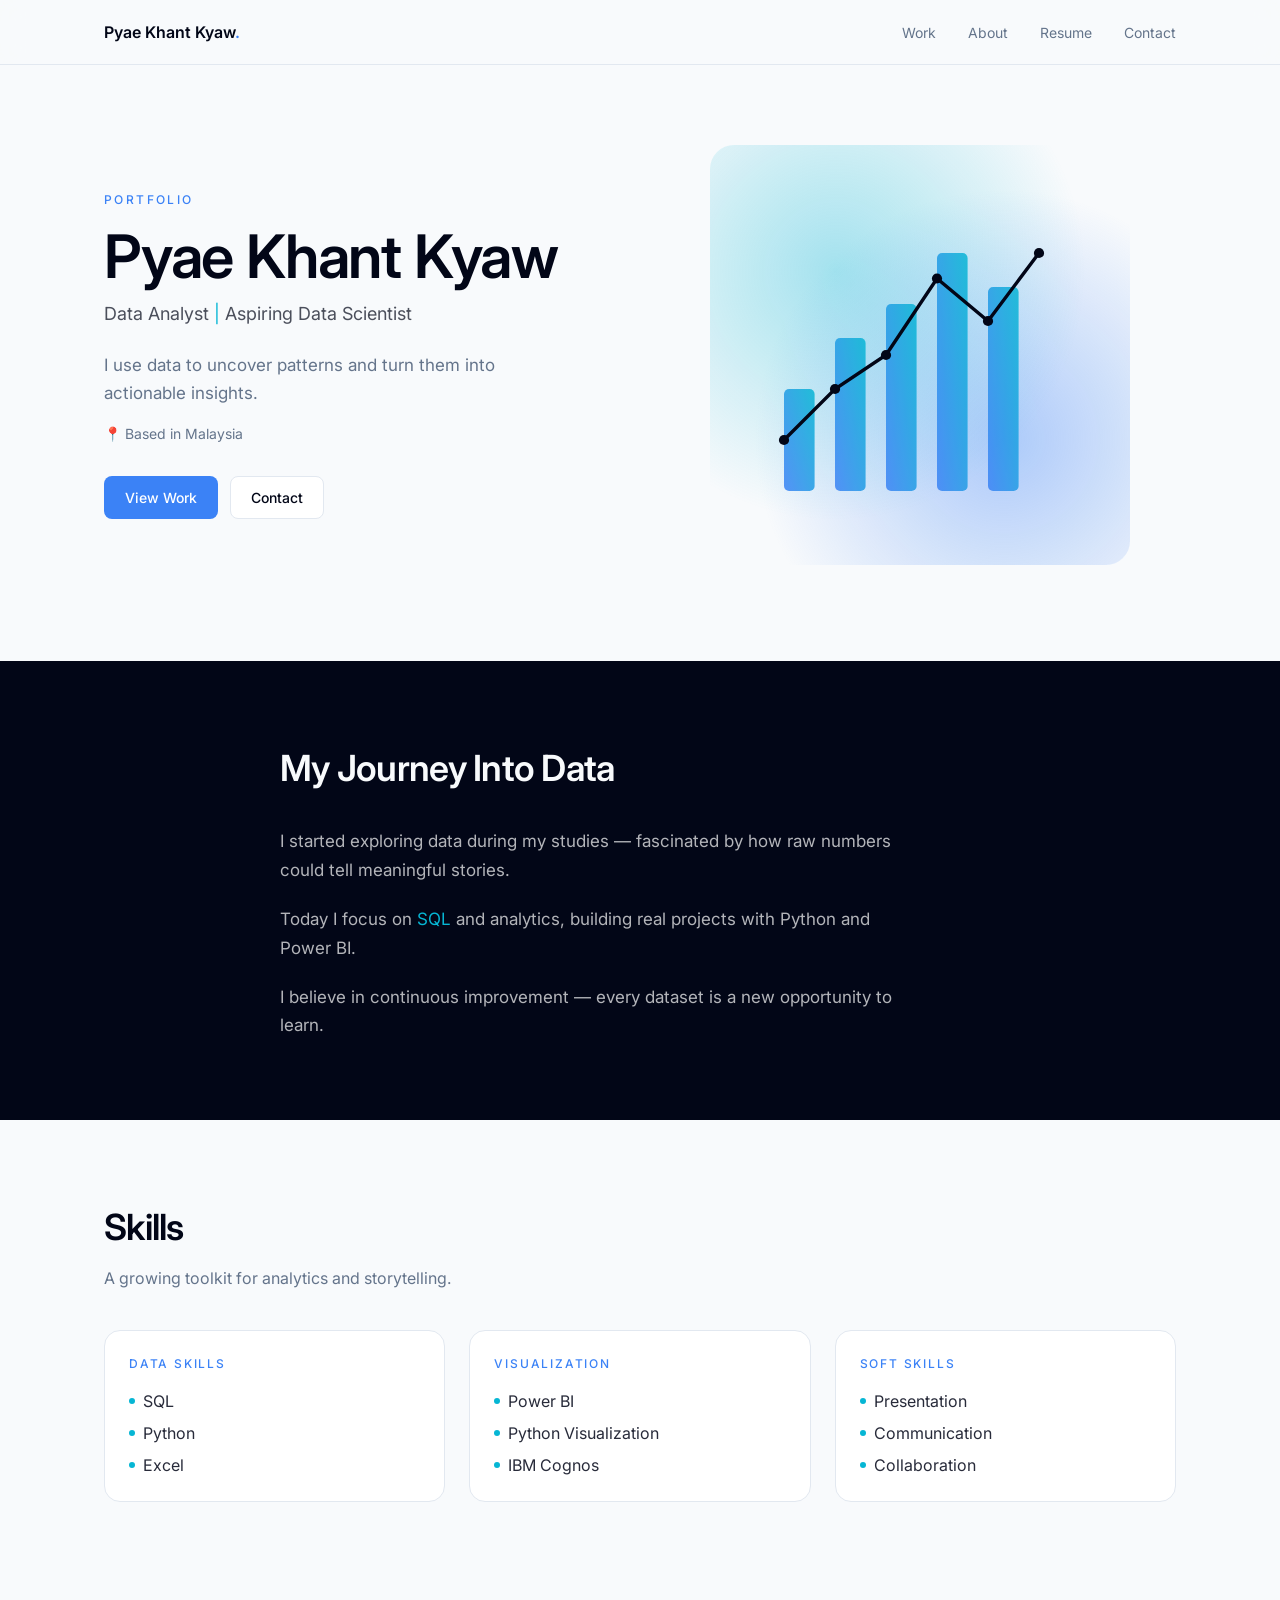
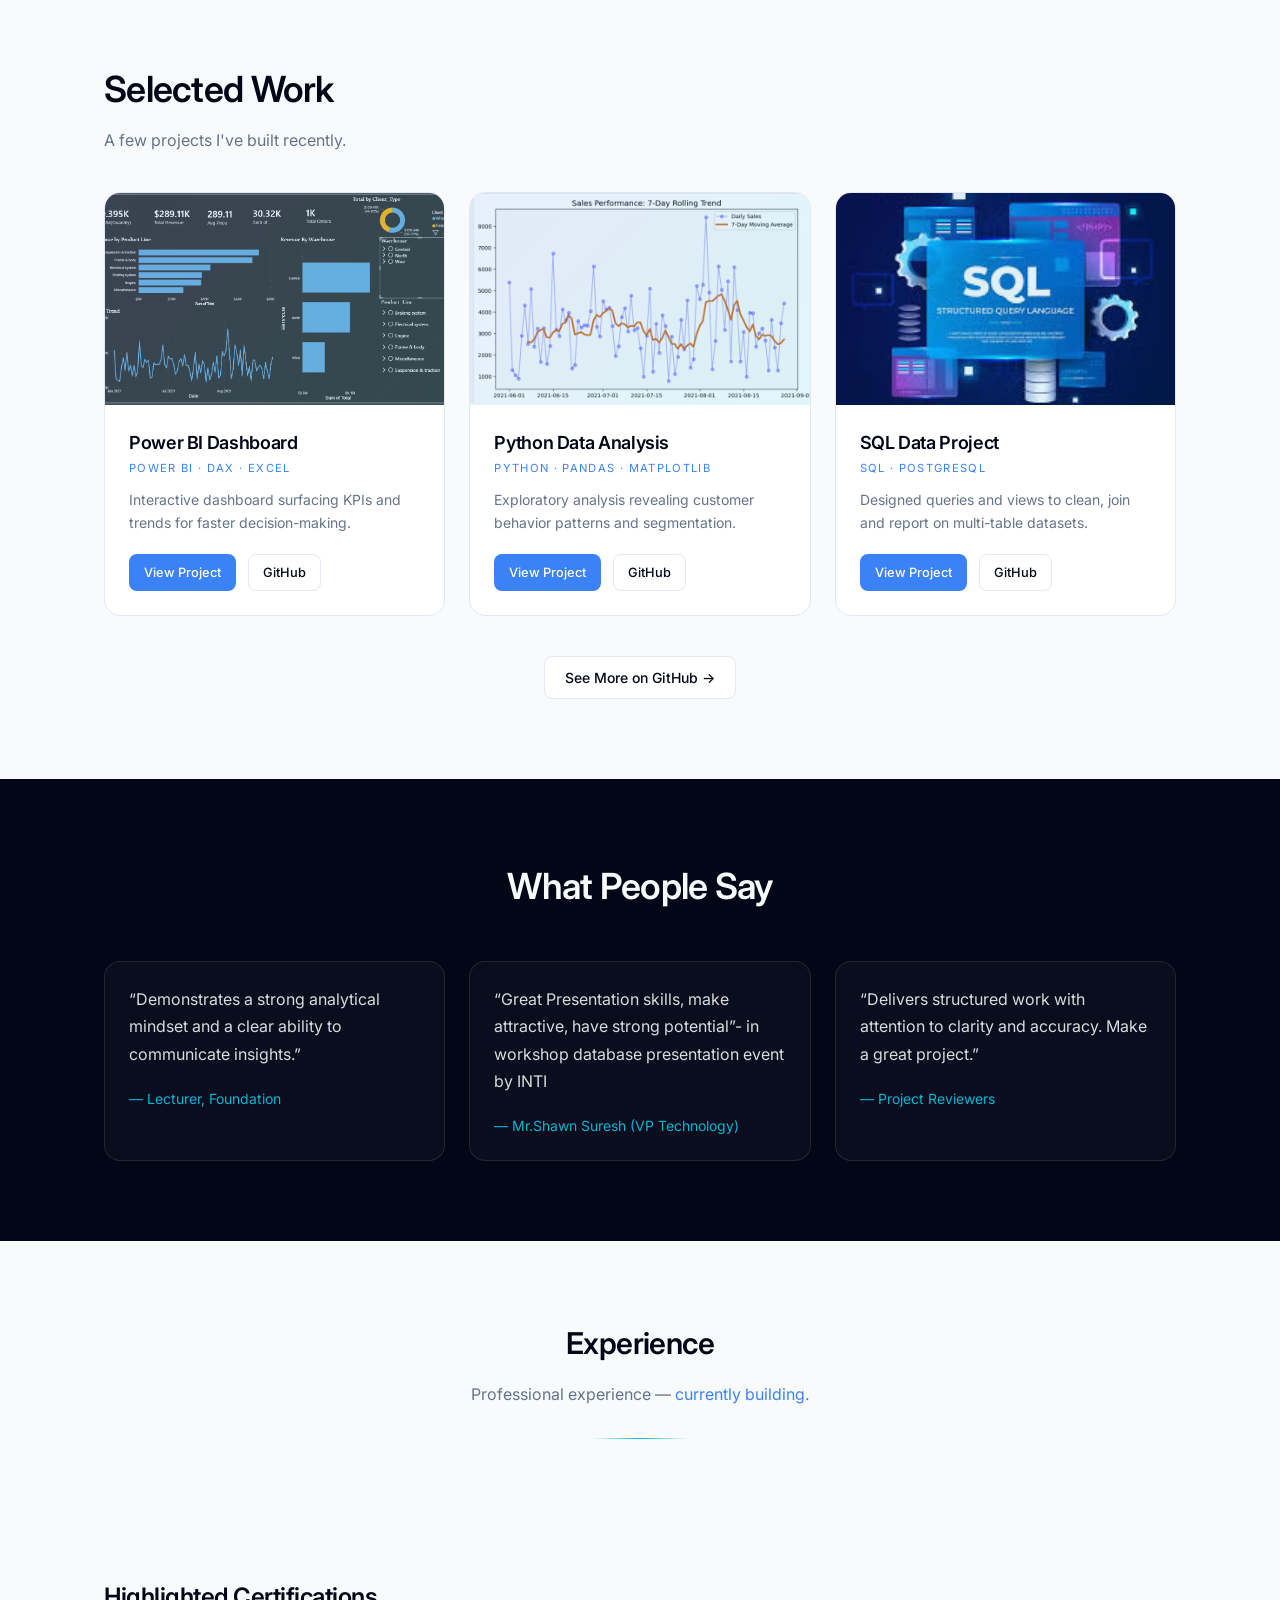
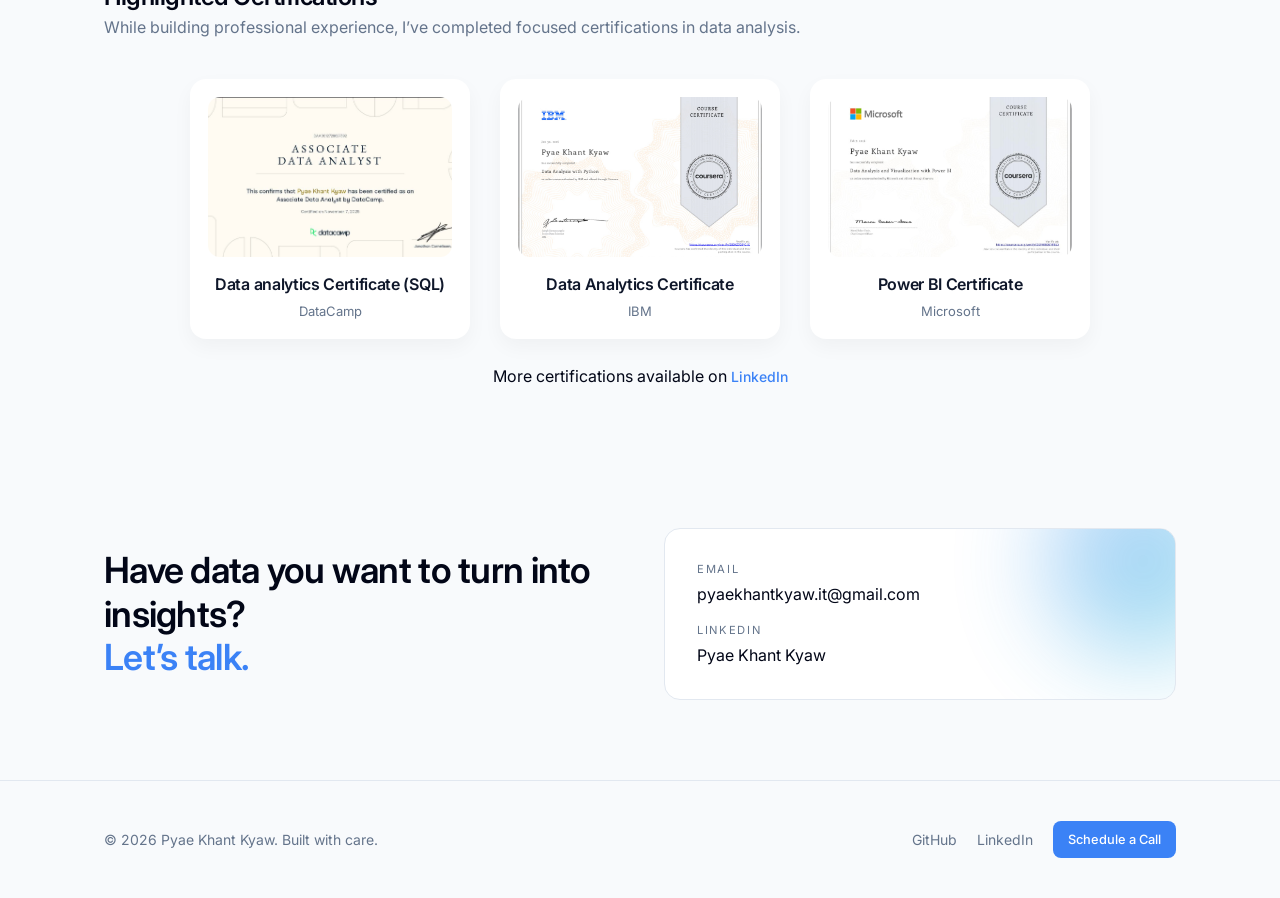
==== old_files/index.html @ b8067188 "Uploading old files" ====
<!DOCTYPE html>
<html lang="en">
<head>
  <meta charset="UTF-8" />
  <meta name="viewport" content="width=device-width, initial-scale=1.0" />
  <title>Data Analyst Portfolio | Aspiring Data Scientist</title>
  <meta name="description" content="Portfolio of an aspiring Data Analyst & Data Scientist intern — projects in SQL, Python, and Power BI." />
  <link rel="stylesheet" href="styles.css" />
  <link rel="preconnect" href="https://fonts.googleapis.com">
  <link rel="preconnect" href="https://fonts.gstatic.com" crossorigin>
  <link href="https://fonts.googleapis.com/css2?family=Inter:wght@400;500;600;700&display=swap" rel="stylesheet">
</head>
<body>

  <!-- ============== NAVBAR ============== -->
  <header class="navbar">
    <nav class="nav-container">
      <a href="#home" class="nav-logo">Pyae Khant Kyaw<span class="dot">.</span></a>
      <ul class="nav-links">
        <li><a href="#work">Work</a></li>
        <li><a href="about.html">About</a></li>
        <li><a href="#resume">Resume</a></li>
        <li><a href="#contact">Contact</a></li>
      </ul>
    </nav>
  </header>

  <main>

    <!-- ============== HERO ============== -->
    <section id="home" class="hero">
      <div class="hero-left">
        <p class="eyebrow">Portfolio</p>
        <h1>Pyae Khant Kyaw</h1>
        <p class="title">Data Analyst <span class="sep">|</span> Aspiring Data Scientist</p>
        <p class="value">I use data to uncover patterns and turn them into actionable insights.</p>
        <p class="location">📍 Based in Malaysia</p>
        <div class="btn-row">
          <a href="#work" class="btn btn-primary">View Work</a>
          <a href="#contact" class="btn btn-outline">Contact</a>
        </div>
      </div>

      <div class="hero-right">
        <div class="viz-card">
          <div class="viz-glow"></div>
          <svg viewBox="0 0 200 200" class="viz-svg" xmlns="http://www.w3.org/2000/svg">
            <defs>
              <linearGradient id="g1" x1="0" y1="1" x2="1" y2="0">
                <stop offset="0%" stop-color="#3B82F6" />
                <stop offset="100%" stop-color="#06B6D4" />
              </linearGradient>
            </defs>
            <g fill="url(#g1)" opacity="0.85">
              <rect x="20"  y="120" width="18" height="60"  rx="3" />
              <rect x="50"  y="90"  width="18" height="90"  rx="3" />
              <rect x="80"  y="70"  width="18" height="110" rx="3" />
              <rect x="110" y="40"  width="18" height="140" rx="3" />
              <rect x="140" y="60"  width="18" height="120" rx="3" />
            </g>
            <polyline fill="none" stroke="#020617" stroke-width="2" stroke-linecap="round"
              points="20,150 50,120 80,100 110,55 140,80 170,40" />
            <g fill="#020617">
              <circle cx="20"  cy="150" r="3" />
              <circle cx="50"  cy="120" r="3" />
              <circle cx="80"  cy="100" r="3" />
              <circle cx="110" cy="55"  r="3" />
              <circle cx="140" cy="80"  r="3" />
              <circle cx="170" cy="40"  r="3" />
            </g>
          </svg>
        </div>
      </div>
    </section>

    <!-- ============== JOURNEY (dark) ============== -->
    <section id="about" class="journey">
      <div class="container">
        <h2>My Journey Into Data</h2>
        <div class="journey-text">
          <p>I started exploring data during my studies — fascinated by how raw numbers could tell meaningful stories.</p>
          <p>Today I focus on <span class="cyan">SQL</span> and analytics, building real projects with Python and Power BI.</p>
          <p>I believe in continuous improvement — every dataset is a new opportunity to learn.</p>
        </div>
      </div>
    </section>

    <!-- ============== SKILLS ============== -->
    <section class="skills">
      <div class="container">
        <h2>Skills</h2>
        <p class="section-sub">A growing toolkit for analytics and storytelling.</p>
        <div class="skills-grid">
          <div class="skill-card">
            <h3>Data Skills</h3>
            <ul>
              <li>SQL</li><li>Python</li><li>Excel</li>
            </ul>
          </div>
          <div class="skill-card">
            <h3>Visualization</h3>
            <ul>
              <li>Power BI</li><li>Python Visualization</li><li>IBM Cognos</li>
            </ul>
          </div>
          <div class="skill-card">
            <h3>Soft Skills</h3>
            <ul>
              <li>Presentation</li><li>Communication</li><li>Collaboration</li>
            </ul>
          </div>
        </div>
      </div>
    </section>

    <!-- ============== WORK ============== -->
    <section id="work" class="work">
      <div class="container">
        <h2>Selected Work</h2>
        <p class="section-sub">A few projects I've built recently.</p>

        <div class="projects-grid">

          <!-- Project 1 -->
          <article class="project-card">
            <div class="project-img">
              <!-- TODO: add your project screenshot -->
              <img src="images/executive_summary.png" alt="Power BI Dashboard screenshot" />
              <div class="project-img-overlay"></div>
            </div>
            <div class="project-body">
              <h3>Power BI Dashboard</h3>
              <p class="tools">Power BI · DAX · Excel</p>
              <p class="desc">Interactive dashboard surfacing KPIs and trends for faster decision-making.</p>
              <div class="btn-row small">
                <a href="https://github.com/pyaekhantkyaw/powerbi-automotive-sales-analysis/blob/main/README.md" class="btn btn-primary btn-sm">View Project</a>
                <a href="https://github.com/pyaekhantkyaw/powerbi-automotive-sales-analysis" class="btn btn-outline btn-sm">GitHub</a>
              </div>
            </div>
          </article>

          <!-- Project 2 -->
          <article class="project-card">
            <div class="project-img">
              <!-- TODO: add your project screenshot -->
              <img src="images/python_visual.png" alt="Python Data Analysis screenshot" />
              <div class="project-img-overlay"></div>
            </div>
            <div class="project-body">
              <h3>Python Data Analysis</h3>
              <p class="tools">Python · Pandas · Matplotlib</p>
              <p class="desc">Exploratory analysis revealing customer behavior patterns and segmentation.</p>
              <div class="btn-row small">
                <a href="https://github.com/pyaekhantkyaw/saleops_python_visual/blob/main/Python_Visual3.ipynb" class="btn btn-primary btn-sm">View Project</a>
                <a href="https://github.com/pyaekhantkyaw/saleops_python_visual" class="btn btn-outline btn-sm">GitHub</a>
              </div>
            </div>
          </article>

          <!-- Project 3 -->
          <article class="project-card">
            <div class="project-img">
              <!-- TODO: add your project screenshot -->
              <img src="images/images.jpg" alt="SQL Data Project screenshot" />
              <div class="project-img-overlay"></div>
            </div>
            <div class="project-body">
              <h3>SQL Data Project</h3>
              <p class="tools">SQL · PostgreSQL</p>
              <p class="desc">Designed queries and views to clean, join and report on multi-table datasets.</p>
              <div class="btn-row small">
                <a href="https://github.com/pyaekhantkyaw/saleops_business_analysis/blob/main/SaleOps_Business_Acumen.ipynb" class="btn btn-primary btn-sm">View Project</a>
                <a href="https://github.com/pyaekhantkyaw/saleops_business_analysis" class="btn btn-outline btn-sm">GitHub</a>
              </div>
            </div>
          </article>

        </div>

        <div class="see-more">
          <a href="https://github.com/pyaekhantkyaw" class="btn btn-outline">See More on GitHub →</a>
        </div>
      </div>
    </section>

    <!-- ============== TESTIMONIALS (dark) ============== -->
    <section class="testimonials">
      <div class="container center">
        <h2>What People Say</h2>
        <div class="quotes-grid">
          <blockquote>
            <p>“Demonstrates a strong analytical mindset and a clear ability to communicate insights.”</p>
            <footer>— Lecturer, Foundation</footer>
          </blockquote>
          <blockquote>
            <p>“Great Presentation skills, make attractive, have strong potential”- in workshop database presentation event by INTI</p>
            <footer>— Mr.Shawn Suresh (VP Technology)</footer>
          </blockquote>
          <blockquote>
            <p>“Delivers structured work with attention to clarity and accuracy. Make a great project.”</p>
            <footer>— Project Reviewers</footer>
          </blockquote>
        </div>
      </div>
    </section>

    <!-- ============== EXPERIENCE ============== -->
    <section id="resume" class="experience">
      <div class="container center">
        <h2>Experience</h2>
        <p class="muted">Professional experience — <span class="blue">currently building</span>.</p>
        <div class="divider"></div>
      </div>
    </section>
		<!-- ============== CERTIFICATIONS ============== -->
		<section id="certifications" class="certifications">
			<div class="container">

				<h2>Highlighted Certifications</h2>
				<p class="muted">
					While building professional experience, I’ve completed focused certifications in data analysis.
				</p>

				<div class="cert-grid">

					<div class="cert-card">
						<div class="cert-img">
							<img src="images/datacampsql.jpg" alt="SQL Certificate">
						</div>
						<h3>Data analytics Certificate (SQL)</h3>
						<p>DataCamp</p>
					</div>

					<div class="cert-card">
						<div class="cert-img">
							<img src="images/python.jpg" alt="Data Analytics Certificate">
						</div>
						<h3>Data Analytics Certificate</h3>
						<p>IBM</p>
					</div>

					<div class="cert-card">
						<div class="cert-img">
							<img src="images/powerbi.jpg" alt="Power BI Certificate">
						</div>
						<h3>Power BI Certificate</h3>
						<p>Microsoft</p>
					</div>

				</div>

				<p class="more">
					More certifications available on 
					<a href="https://www.linkedin.com/in/pyae-khant-kyaw-591726390/" target="_blank">LinkedIn</a>
				</p>

			</div>
		</section>
    <!-- ============== CONTACT ============== -->
    <section id="contact" class="contact">
      <div class="container contact-grid">
        <div>
          <h2>
            Have data you want to turn into insights?<br />
            <span class="blue">Let’s talk.</span>
          </h2>
        </div>
        <div class="contact-card">
          <div class="contact-glow"></div>
          <div class="contact-item">
            <p class="label">Email</p>
            <p class="value-line"><a href="mailto:pyaekhantkyaw.it@gmail.com">pyaekhantkyaw.it@gmail.com</a></p>
          </div>
          <div class="contact-item">
            <p class="label">LinkedIn</p>
            <p class="value-line"><a href="https://www.linkedin.com/in/pyae-khant-kyaw-591726390/" target="_blank">Pyae Khant Kyaw</a></p>
          </div>
        </div>
      </div>
    </section>

  </main>

  <!-- ============== FOOTER ============== -->
  <footer class="footer">
    <div class="container footer-inner">
      <p class="muted small">© <span id="year"></span> Pyae Khant Kyaw. Built with care.</p>
      <div class="footer-links">
        <a href="https://github.com/pyaekhantkyaw">GitHub</a>
        <a href="https://www.linkedin.com/in/pyae-khant-kyaw-591726390/">LinkedIn</a>
        <a href="https://calendar.google.com/calendar/u/0?cid=Y2ZiMjM1ZjU1NjY0MGQ3ZDFmNWQ0ZWYyZDZlMmE2YzA1ZGVkMGUxMDE3NmE3ZjllOTNkNTdiM2YxNDUwNTkzNUBncm91cC5jYWxlbmRhci5nb29nbGUuY29t" class="btn btn-primary btn-sm">Schedule a Call</a>
      </div>
    </div>
  </footer>

  <script>document.getElementById('year').textContent = new Date().getFullYear();</script>
</body>
</html>
---- old_files/styles.css ----
/* ============================================
   Personal Portfolio — Clean, Minimal, Data-Focused
   Palette: #F8FAFC bg · #020617 dark · #3B82F6 blue · #06B6D4 cyan
   ============================================ */

/* ---------- Reset & Base ---------- */
*, *::before, *::after { box-sizing: border-box; }
html { scroll-behavior: smooth; }
body {
  margin: 0;
  font-family: 'Inter', -apple-system, BlinkMacSystemFont, 'Segoe UI', sans-serif;
  background-color: #F8FAFC;
  color: #020617;
  line-height: 1.5;
  -webkit-font-smoothing: antialiased;
}
img { max-width: 100%; display: block; }
a { color: inherit; text-decoration: none; }
ul { list-style: none; padding: 0; margin: 0; }
h1, h2, h3 { margin: 0; letter-spacing: -0.02em; font-weight: 600; }
p { margin: 0; }

.container { max-width: 1120px; margin: 0 auto; padding: 0 24px; }
.center { text-align: center; }
.muted { color: #64748B; }
.small { font-size: 0.875rem; }
.blue { color: #3B82F6; }
.cyan { color: #06B6D4; }

.section-sub { color: #64748B; margin-top: 12px; }

/* ---------- Buttons ---------- */
.btn {
  display: inline-flex;
  align-items: center;
  justify-content: center;
  padding: 10px 20px;
  border-radius: 8px;
  font-size: 0.875rem;
  font-weight: 500;
  transition: all 0.2s ease;
  cursor: pointer;
  border: 1px solid transparent;
}
.btn-sm { padding: 8px 14px; font-size: 0.8rem; }
.btn-primary { background: #3B82F6; color: #fff; }
.btn-primary:hover { background: #2563EB; }
.btn-outline {
  background: #fff;
  color: #020617;
  border-color: #E2E8F0;
}
.btn-outline:hover { background: #F1F5F9; }
.btn-row { margin-top: 32px; display: flex; flex-wrap: wrap; gap: 12px; }
.btn-row.small { margin-top: 20px; }

/* ---------- Navbar ---------- */
.navbar {
  position: sticky; top: 0; z-index: 50;
  background: rgba(248, 250, 252, 0.8);
  backdrop-filter: blur(12px);
  -webkit-backdrop-filter: blur(12px);
  border-bottom: 1px solid #E2E8F0;
}
.nav-container {
  max-width: 1120px; margin: 0 auto; padding: 0 24px;
  height: 64px; display: flex; align-items: center; justify-content: space-between;
}
.nav-logo { font-weight: 600; font-size: 1rem; }
.nav-logo .dot { color: #3B82F6; }
.nav-links { display: flex; gap: 32px; font-size: 0.875rem; }
.nav-links a { color: #64748B; transition: color 0.15s; }
.nav-links a:hover { color: #020617; }

/* ---------- Hero ---------- */
.hero {
  max-width: 1120px; margin: 0 auto;
  padding: 80px 24px 96px;
  display: grid; grid-template-columns: 1fr 1fr; gap: 48px;
  align-items: center;
}
.eyebrow {
  text-transform: uppercase;
  letter-spacing: 0.2em; font-size: 0.75rem;
  color: #3B82F6; font-weight: 500; margin-bottom: 16px;
}
.hero h1 { font-size: clamp(2.5rem, 5vw, 3.75rem); line-height: 1.05; }
.hero .title { margin-top: 12px; font-size: 1.125rem; color: rgba(2, 6, 23, 0.7); }
.hero .title .sep { color: #06B6D4; }
.hero .value {
  margin-top: 24px; font-size: 1.0625rem; color: #64748B;
  max-width: 28rem; line-height: 1.65;
}
.hero .location { margin-top: 16px; color: #64748B; font-size: 0.875rem; }

/* hero data viz */
.hero-right { display: flex; justify-content: center; }
.viz-card {
  position: relative; width: 100%; max-width: 420px; aspect-ratio: 1 / 1;
  border-radius: 24px;
}
.viz-glow {
  position: absolute; inset: 0; border-radius: 24px;
  background:
    radial-gradient(circle at 30% 30%, rgba(6, 182, 212, 0.35), transparent 60%),
    radial-gradient(circle at 70% 70%, rgba(59, 130, 246, 0.40), transparent 60%);
}
.viz-svg { position: absolute; inset: 0; width: 100%; height: 100%; padding: 40px; }

/* ---------- Journey (dark) ---------- */
.journey {
  background: #020617; color: #F8FAFC;
}
.journey .container { max-width: 768px; padding-top: 80px; padding-bottom: 80px; }
.journey h2 { font-size: clamp(1.875rem, 3vw, 2.25rem); }
.journey-text { margin-top: 32px; max-width: 640px; display: flex; flex-direction: column; gap: 20px; }
.journey-text p { color: rgba(255, 255, 255, 0.7); font-size: 1.0625rem; line-height: 1.7; }

/* ---------- Skills ---------- */
.skills { padding: 80px 0; }
.skills h2 { font-size: clamp(1.875rem, 3vw, 2.25rem); }
.skills-grid {
  margin-top: 40px; display: grid; gap: 24px;
  grid-template-columns: repeat(3, 1fr);
}
.skill-card {
  background: #fff; border: 1px solid #E2E8F0; border-radius: 16px; padding: 24px;
  transition: box-shadow 0.2s;
}
.skill-card:hover { box-shadow: 0 1px 3px rgba(2, 6, 23, 0.05); }
.skill-card h3 {
  text-transform: uppercase; letter-spacing: 0.15em;
  font-size: 0.75rem; color: #3B82F6; font-weight: 500;
}
.skill-card ul { margin-top: 16px; display: flex; flex-direction: column; gap: 8px; }
.skill-card li { color: rgba(2, 6, 23, 0.85); display: flex; align-items: center; gap: 8px; }
.skill-card li::before {
  content: ''; display: inline-block;
  width: 6px; height: 6px; border-radius: 50%; background: #06B6D4;
}

/* ---------- Work ---------- */
.work { padding: 80px 0; }
.work h2 { font-size: clamp(1.875rem, 3vw, 2.25rem); }
.projects-grid {
  margin-top: 40px; display: grid; gap: 24px;
  grid-template-columns: repeat(3, 1fr);
}
.project-card {
  background: #fff; border: 1px solid #E2E8F0; border-radius: 16px;
  overflow: hidden; display: flex; flex-direction: column;
  transition: box-shadow 0.2s, transform 0.2s;
}
.project-card:hover { box-shadow: 0 8px 24px rgba(2, 6, 23, 0.08); }
.project-img {
  position: relative; aspect-ratio: 16 / 10; background: #F1F5F9; overflow: hidden;
}
.project-img img { width: 100%; height: 100%; object-fit: cover; }
.project-img-overlay {
  position: absolute; inset: 0; pointer-events: none;
  background: linear-gradient(135deg, rgba(59,130,246,0.12), rgba(6,182,212,0.12));
}
.project-body { padding: 24px; display: flex; flex-direction: column; flex: 1; }
.project-body h3 { font-size: 1.125rem; }
.project-body .tools {
  margin-top: 4px; font-size: 0.7rem;
  text-transform: uppercase; letter-spacing: 0.12em;
  color: #3B82F6;
}
.project-body .desc { margin-top: 12px; font-size: 0.875rem; color: #64748B; line-height: 1.6; flex: 1; }
.see-more { margin-top: 40px; display: flex; justify-content: center; }

/* ---------- Testimonials (dark) ---------- */
.testimonials { background: #020617; color: #F8FAFC; }
.testimonials .container { padding-top: 80px; padding-bottom: 80px; }
.testimonials h2 { font-size: clamp(1.875rem, 3vw, 2.25rem); }
.quotes-grid {
  margin-top: 48px; display: grid; gap: 24px;
  grid-template-columns: repeat(3, 1fr);
}
.testimonials blockquote {
  margin: 0; padding: 24px; text-align: left;
  background: rgba(255, 255, 255, 0.03);
  border: 1px solid rgba(255, 255, 255, 0.10);
  border-radius: 16px;
}
.testimonials blockquote p { color: rgba(255, 255, 255, 0.85); line-height: 1.7; }
.testimonials blockquote footer {
  margin-top: 20px; font-size: 0.875rem; color: #06B6D4;
}

/* ---------- Experience ---------- */
.experience { padding: 80px 0; }
.experience h2 { font-size: clamp(1.5rem, 2.5vw, 1.875rem); }
.experience .muted { margin-top: 16px; }
.divider {
  margin: 32px auto 0; height: 1px; width: 96px;
  background: linear-gradient(to right, transparent, #06B6D4, transparent);
}
/* CERTIFICATIONS */
.certifications {
  padding: 60px 20px;
  font-family: 'Inter', sans-serif;
}

/* GRID */
.cert-grid {
  display: flex;
  gap: 30px;
  margin-top: 40px;
  flex-wrap: wrap;
  justify-content: center;
}

/* CARD */
.cert-card {
  background: #ffffff;
  border-radius: 16px;
  padding: 18px;
  width: 280px;
  text-align: center;
  box-shadow: 0 8px 20px rgba(0,0,0,0.04);
  transition: all 0.3s ease;
}

/* FLOAT HOVER EFFECT */
.cert-card:hover {
  transform: translateY(-10px);
  box-shadow: 0 20px 40px rgba(0,0,0,0.08);
}

/* IMAGE */
.cert-img {
  width: 100%;
  height: 160px;
  overflow: hidden;
  border-radius: 12px;
  margin-bottom: 15px;
  background: #e2e8f0;
}

.cert-img img {
  width: 100%;
  height: 100%;
  object-fit: cover;
}

/* TITLE */
.cert-card h3 {
  margin: 10px 0 6px;
  font-size: 16px;
  font-weight: 600;
  color: #0f172a;
}

/* DESCRIPTION */
.cert-card p {
  font-size: 13px;
  font-weight: 400;
  color: #64748b;
  line-height: 1.5;
}

/* LINK */
.more {
  margin-top: 25px;
  text-align: center;
}

.more a {
  font-size: 14px;
  font-weight: 500;
  color: #3B82F6;
  text-decoration: none;
  transition: color 0.2s ease;
}

.more a:hover {
  color: #2563eb;
}
/* ---------- Contact ---------- */
.contact { padding: 80px 0; }
.contact-grid {
  display: grid; grid-template-columns: 1fr 1fr; gap: 48px; align-items: center;
}
.contact h2 {
  font-size: clamp(1.875rem, 3vw, 2.25rem); line-height: 1.2;
}
.contact-card {
  position: relative; overflow: hidden;
  background: #fff; border: 1px solid #E2E8F0; border-radius: 16px;
  padding: 32px;
}
.contact-glow {
  position: absolute; top: -64px; right: -64px;
  width: 192px; height: 192px; border-radius: 50%;
  background: linear-gradient(135deg, #3B82F6, #06B6D4);
  opacity: 0.4; filter: blur(48px);
}
.contact-item { position: relative; margin-bottom: 16px; }
.contact-item:last-child { margin-bottom: 0; }
.contact-item .label {
  text-transform: uppercase; letter-spacing: 0.15em;
  font-size: 0.7rem; color: #64748B;
}
.contact-item .value-line { margin-top: 4px; color: #020617; }

/* ---------- Footer ---------- */
.footer { border-top: 1px solid #E2E8F0; }
.footer-inner {
  padding: 40px 24px;
  display: flex; align-items: center; justify-content: space-between; gap: 24px;
  flex-wrap: wrap;
}
.footer-links { display: flex; align-items: center; gap: 20px; font-size: 0.875rem; }
.footer-links a { color: #64748B; transition: color 0.15s; }
.footer-links a:hover { color: #020617; }
.footer-links a.btn { color: #fff; }

/* ============================================
   RESPONSIVE
   ============================================ */
@media (max-width: 900px) {
  .hero { grid-template-columns: 1fr; padding: 56px 24px 72px; gap: 40px; }
  .hero-right { order: -1; }
  .viz-card { max-width: 320px; }
  .skills-grid,
  .projects-grid,
  .quotes-grid { grid-template-columns: 1fr 1fr; }
  .contact-grid { grid-template-columns: 1fr; gap: 32px; }
}

@media (max-width: 600px) {
  .nav-links { gap: 18px; font-size: 0.8rem; }
  .skills-grid,
  .projects-grid,
  .quotes-grid { grid-template-columns: 1fr; }
  .footer-inner { flex-direction: column; text-align: center; }
}
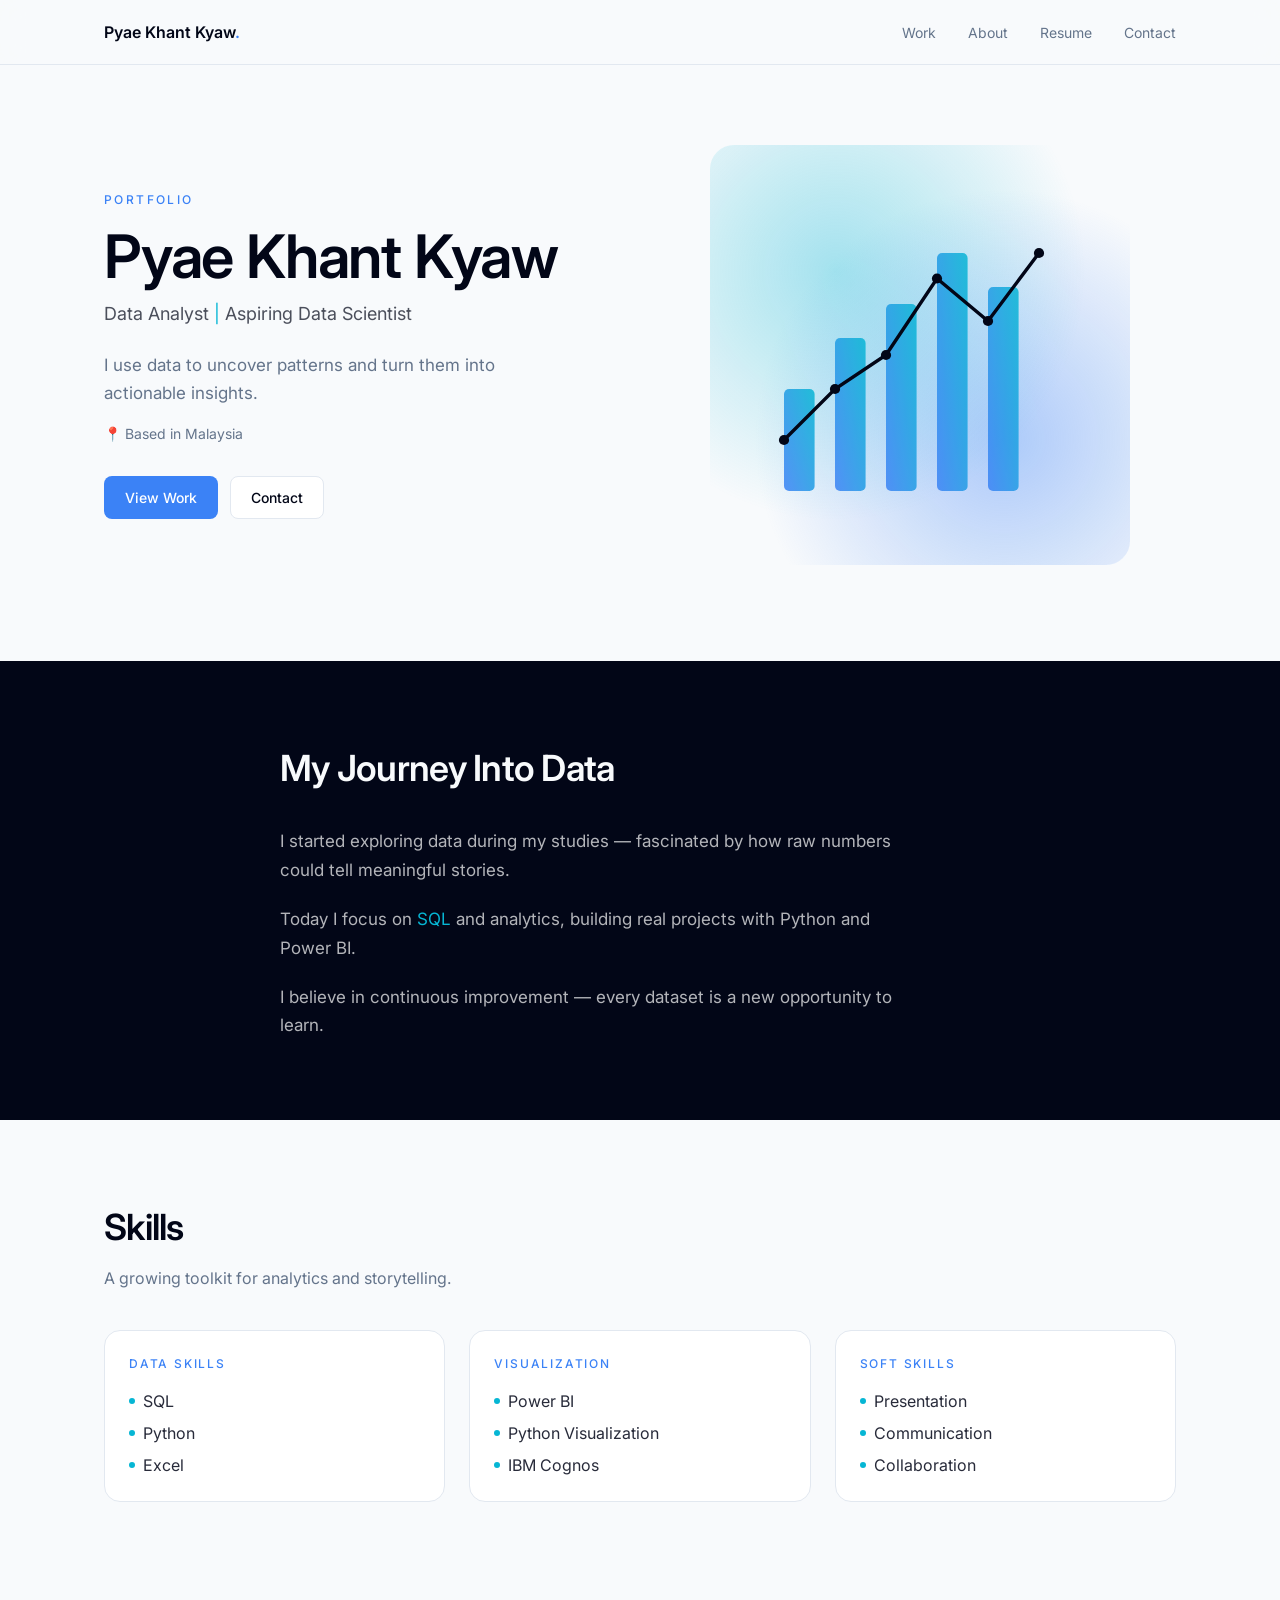
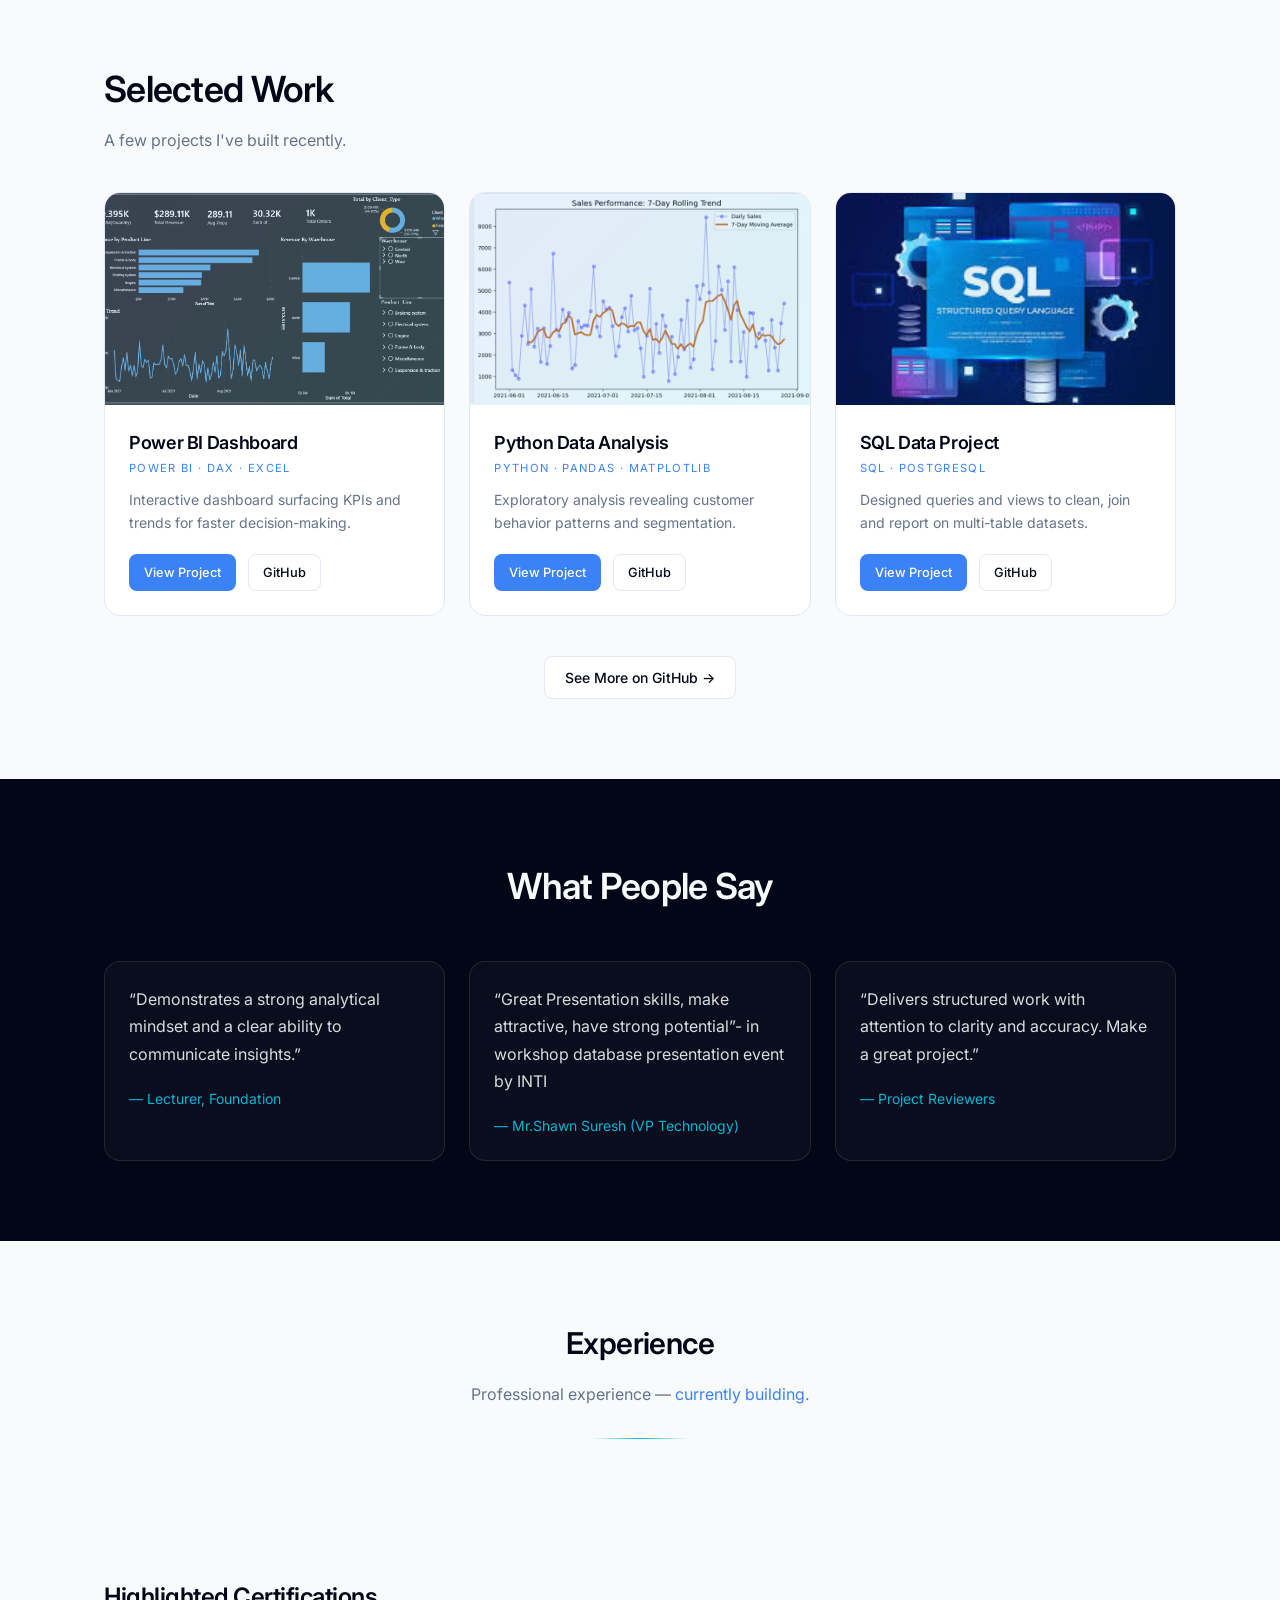
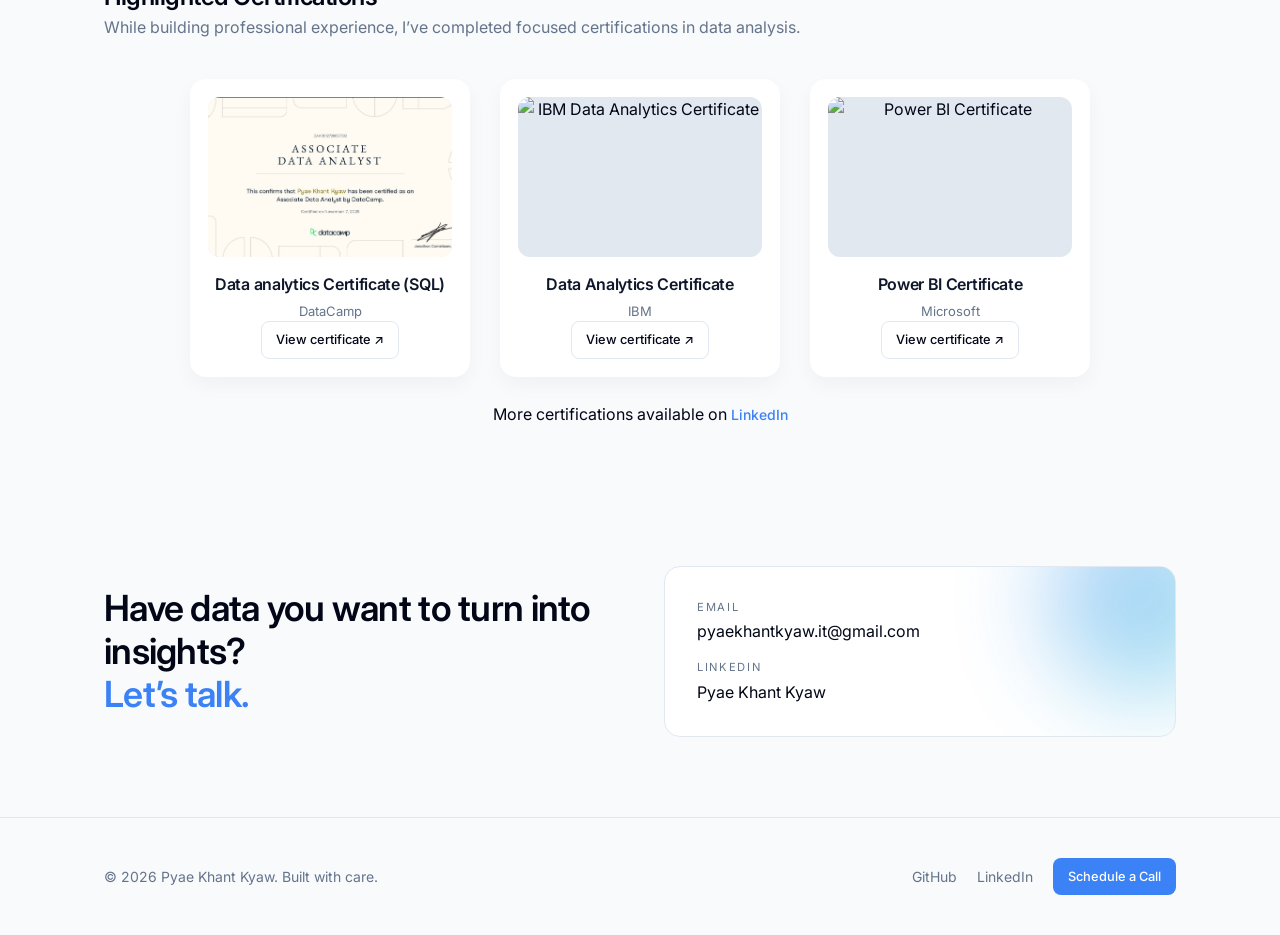
==== commit 5082490b: "updated index.html" ====
--- a/old_files/index.html
+++ b/old_files/index.html
@@ -212,50 +212,61 @@
         <div class="divider"></div>
       </div>
     </section>
-		<!-- ============== CERTIFICATIONS ============== -->
-		<section id="certifications" class="certifications">
-			<div class="container">
-
-				<h2>Highlighted Certifications</h2>
-				<p class="muted">
-					While building professional experience, I’ve completed focused certifications in data analysis.
-				</p>
-
-				<div class="cert-grid">
-
-					<div class="cert-card">
-						<div class="cert-img">
-							<img src="images/datacampsql.jpg" alt="SQL Certificate">
-						</div>
-						<h3>Data analytics Certificate (SQL)</h3>
-						<p>DataCamp</p>
-					</div>
-
-					<div class="cert-card">
-						<div class="cert-img">
-							<img src="images/python.jpg" alt="Data Analytics Certificate">
-						</div>
-						<h3>Data Analytics Certificate</h3>
-						<p>IBM</p>
-					</div>
-
-					<div class="cert-card">
-						<div class="cert-img">
-							<img src="images/powerbi.jpg" alt="Power BI Certificate">
-						</div>
-						<h3>Power BI Certificate</h3>
-						<p>Microsoft</p>
-					</div>
-
-				</div>
-
-				<p class="more">
-					More certifications available on 
-					<a href="https://www.linkedin.com/in/pyae-khant-kyaw-591726390/" target="_blank">LinkedIn</a>
-				</p>
-
-			</div>
-		</section>
+
+    <!-- ============== CERTIFICATIONS ============== -->
+    <section id="certifications" class="certifications">
+      <div class="container">
+
+        <h2>Highlighted Certifications</h2>
+        <p class="muted">
+          While building professional experience, I’ve completed focused certifications in data analysis.
+        </p>
+
+        <div class="cert-grid">
+
+          <div class="cert-card">
+            <div class="cert-img">
+              <a href="images/datacampsql.jpg" target="_blank">
+                <img src="images/datacampsql.jpg" alt="SQL Certificate">
+              </a>
+            </div>
+            <h3>Data analytics Certificate (SQL)</h3>
+            <p>DataCamp</p>
+            <a href="images/datacampsql.jpg" target="_blank" class="btn btn-outline btn-sm">View certificate ↗</a>
+          </div>
+
+          <div class="cert-card">
+            <div class="cert-img">
+              <a href="images/ibm-certificate.png" target="_blank">
+                <img src="images/ibm-certificate.png" alt="IBM Data Analytics Certificate">
+              </a>
+            </div>
+            <h3>Data Analytics Certificate</h3>
+            <p>IBM</p>
+            <a href="images/ibm-certificate.png" target="_blank" class="btn btn-outline btn-sm">View certificate ↗</a>
+          </div>
+
+          <div class="cert-card">
+            <div class="cert-img">
+              <a href="images/powerbi-certificate.png" target="_blank">
+                <img src="images/powerbi-certificate.png" alt="Power BI Certificate">
+              </a>
+            </div>
+            <h3>Power BI Certificate</h3>
+            <p>Microsoft</p>
+            <a href="images/powerbi-certificate.png" target="_blank" class="btn btn-outline btn-sm">View certificate ↗</a>
+          </div>
+
+        </div>
+
+        <p class="more">
+          More certifications available on 
+          <a href="https://www.linkedin.com/in/pyae-khant-kyaw-591726390/" target="_blank">LinkedIn</a>
+        </p>
+
+      </div>
+    </section>
+
     <!-- ============== CONTACT ============== -->
     <section id="contact" class="contact">
       <div class="container contact-grid">
@@ -295,4 +306,4 @@
 
   <script>document.getElementById('year').textContent = new Date().getFullYear();</script>
 </body>
-</html>
+</html>
